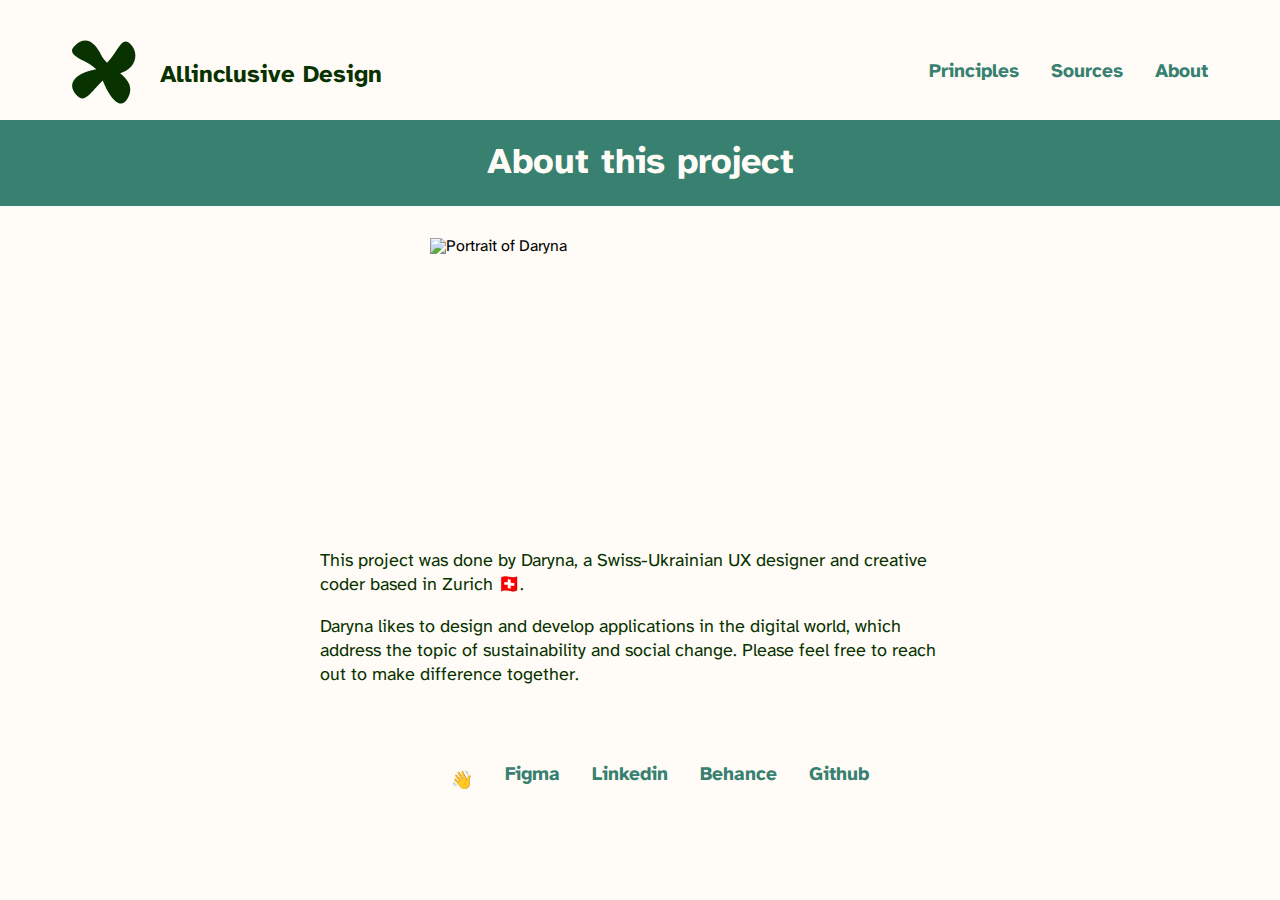
==== about.html @ 5204253a "first commit" ====
<!DOCTYPE html>
<html lang="en">

<head>
  <meta charset="UTF-8">
  <meta name="viewport" content="width=device-width, initial-scale=1.0">
  <link rel="shortcut icon" href="svg/logo.svg">
  <title>About</title>
  <link rel="stylesheet" href="style.css">
  <link rel="stylesheet"
    href="https://fonts.googleapis.com/css2?family=Material+Symbols+Outlined:opsz,wght,FILL,GRAD@20..48,100..700,0..1,-50..200" />
</head>

<body>
<header>
    <div id="logoArea">
        <img src="svg/logo.svg" id="logo" alt="logo with organic shaped cross">
        <p class="title"> Allinclusive Design</p>
      </div>
      <ul id="navigation">
        <li><a href="index.html#secOne">Principles</a></li>
        <li><a href="sources.html">Sources</a></li>
        <li><a href="about.html">About</a></li>
      </ul>
      <a class="material-symbols-outlined" id="hamburger"> menu</a>
</header>
<nav id="menu">
    <a class="material-symbols-outlined" id="close">cancel</a>
    <ul>
      <li><a href="index.html">Principles</a></li>
      <li><a href="sources.html">Sources</a></li>
      <li><a href="about.html">About</a></li>
    </ul>
  </nav>
<main>
  <div class="intro">
    <h1>About this project</h1>
  </div>
    <img src="img/portrait.jpg" id="portrait" alt="Portrait of Daryna">
    <div class="paragraph">
      <p>This project was done by Daryna, a Swiss-Ukrainian UX designer and creative coder based in Zurich 🇨🇭. </p>
      <p>Daryna likes to design and develop applications in the digital world, which address the topic of sustainability and social change. Please feel free to reach out to make difference together. </p>
    </div>
</main>
<footer>
    <ul>
        <li><a href="https://figma.com/@daryna">Figma</a></li>
        <li><a href="https://linkedin.com/in/darynaariamnova">Linkedin</a></li>
        <li><a href="https://www.behance.net/darynaariamnova">Behance</a></li>
        <li><a href="https://github.com/maomam">Github</a></li>
        <li>
          <p>👋</p>
        </li>
      </ul>
</footer>
</body>
</html>
---- style.css ----
@font-face {
    font-family: "Atkinson Hyperlegible";
    src:
        url('font/Atkinson-Hyperlegible-Bold-102.woff') format('woff');
    font-weight: bold;
    font-style: normal;
}

@font-face {
    font-family: "Atkinson Hyperlegible";
    src: url('font/Atkinson-Hyperlegible-Regular-102.woff') format('woff');
    font-weight: normal;
    font-style: normal;
}


body {
    display: grid;
    grid-template-rows: repeat(auto-fit, 1fr);
    grid-template-columns: 1fr;
    gap: 0px 8px;
    background-color: #FFFCF7;
    font-family: "Atkinson Hyperlegible", sans-serif;
    margin: 0;
}


.panel {
    height: 100vh;
    padding-left: 72px;
    padding-right: 72px;
    padding-top: 48px;
    padding-bottom: 80px;
    display: flex;
    flex-direction: column;
    justify-content: space-between;
    align-items: end;
    margin: 0;
}

.panelText{
display: inline-flex;
flex-direction: column;
align-items: center;
}


h1 {
    font-size: 36px;
    font-weight: bold;
    font-style: normal;
}

h2 {
    font-size: 28px;
    font-weight: bold;
    font-style: normal;
    color: #083200;
    margin-block-end: 0em;
}

.subtitle {
    font-size: 22px;
    font-weight: normal;
    font-style: normal;
    line-height: 28px;
    color: #294D22;
}

.sub {
    max-width: 72%;
}

p {
    font-size: 18px;
    font-weight: normal;
    font-style: normal;
    line-height: 24px;
    color: #083200;
    margin-block-end: 0.2em;
}


.intro {
    background-color: #38806F;
    color: #FFFCF7;
    display: flex;
    align-items: center;
    justify-content: center;
    margin-top: 16px;
    margin-bottom: 2rem;

}

.container {
    /* width: 90%;
    margin: 50px auto;*/
    padding: 72px;
    display: flex;
    align-items: center;
    justify-content: space-between;
}

.text {
    max-width: 65%;
    display: flex;
    align-items: center;
    justify-content: center;
}

.picture {
    width: 310px;
    height: 362px;
    border-radius: 12px;
    background: url(img/picture.png) no-repeat center / cover;
    margin-bottom: -250px;
}


.info {
    display: flex;
    align-items: center;
    justify-content: space-between;
    padding: 72px;
    margin-top: 4rem;
}

.introText {
    color: #FFFCF7;
    font-size: 18px;
    font-weight: normal;
    font-style: normal;
    line-height: 1.2;
    margin-bottom: 10px;
}

#illu {
    width: 240px;
    height: 240px;
    max-width: 20%;
}

.icon{
    width: 160px;
    height: 160px;
}

header {
    padding-left: 72px;
    padding-right: 72px;
    padding-top: 40px;
    display: inline-flex;
    justify-content: space-between;
    align-items: center;
}


#logo {
    width: 64px;
    height: 64px;
    margin-right: 24px;
}


#logoArea {
    display: inline-flex;
}

.title {
    font-size: 24px;
    font-weight: bold;
    color: #083200;
}

#hamburger {
    display: none;
  }

nav {
    display: none;
  }
  
nav.active {
      /* Ein- & überblenden */
      background: #FFFCF7;
      /* Seite füllen */
      position: fixed;
      right: 0em;
      top: 0em;
      height: 100vh;
      min-width: 40vw;
      max-width: 100vw;
      /* Layout */
      display: grid;
      grid-template-columns: 1fr;
      gap: 8rem;
      padding-right: 72px;
      padding-top: 3.8rem;
      padding-left: 4rem;
      align-content: start;
      justify-content: space-evenly;
      /* box-shadow: inset 0 -0.75em 1em 1em hsla(0, 0%, 100%, 0.4);*/
      border-radius: 12px;
  }

nav ul {
      display: inline-grid;
      grid-auto-flow: row;
      justify-items: start;
      grid-gap: 1rem;
      padding: 0;
      list-style: none;
  }
  
nav li {
      font-size: 1.75rem;
      font-weight: 600;
      margin-bottom: 1.5rem;
  }
  
#close{
  font-size: 200%;
  justify-self: end;
  cursor: pointer;
  }

  .moveActive{
    background-color: #38806F;
    color: #FFFCF7;
    border-radius: 24px;
  }

  .move{
  position: fixed;
  z-index: 6;
  bottom: 0px;
  left: 0;
  display: inline-flex;
  flex-direction: row;
  background-color: #FFFCF7;
  border-radius: 16px;
  padding-left: 12px;
  padding-right: 16px;
  padding-top: 24px;
  padding-bottom: 8px;
  }


  .moveItem{
  padding-left:12px; 
  padding-right:12px; 
  padding-top: 6px;
  padding-bottom: 6px;
  font-size: 18px;
  font-weight: normal;
  font-style: normal;
  line-height: 24px;
  margin-bottom: 8px;
  }

  #reveal {
    opacity: 0;
    -webkit-transform: scale(0.9);
         -moz-transform: scale(0.9);
            -ms-transform: scale(0.9);
             -o-transform: scale(0.9);
                    transform: scale(0.9);
    -webkit-transition: all 1s ease-in-out;
         -moz-transition: all 1s ease-in-out;
            -ms-transition: all 1s ease-in-out;
             -o-transition: all 1s ease-in-out;
                    transition: all 1s ease-in-out;
}
#reveal.visible {
    opacity: 1;
    -webkit-transform: none;
         -moz-transform: none;
            -ms-transform: none;
             -o-transform: none;
                    transform: none;
}

#reveal.foot {
    opacity: 1;
    bottom: 100px;
}


.one {
    background-color: #E9F9E5;
}

.two {
    background-color: #FAF0E1;
}

.three {
    background-color: #F5E5E1;
}

.four {
    background-color: #D8F0EA;
}

.five {
    background-color: #E5F0D8;
}

.six {
    background-color: #E1F0FA;
}

.seven {
    background-color: #F9FAE1;
}

ul {
    display: inline-grid;
    list-style-type: none;
    grid-auto-flow: column;
    grid-gap: 32px;
    align-items: center;
}

a {
    text-decoration: none;
    color: #38806F;
    font-size: 1.2rem;
    font-weight:bold;
}

a:hover {
    text-decoration: underline;
}

.button-rounded {
    padding-top: 0.75rem;
    border-radius: 9999px;
    background: #083200;
    padding-right: 1.375rem;
    padding-bottom: 0.75rem;
    padding-left: 1.375rem;
    transition-duration: .8s;
    transition-property: color, background-color, border-color, text-decoration-color, fill, stroke;
    transition-timing-function: cubic-bezier(.4, 0, .2, 1);
    vertical-align: middle;
    color: #FFFCF7;
    text-decoration: none;


}

.button-rounded:hover {
    text-decoration: none;
    background: #38806F;
}

.sourceSection{
display: flex;
flex-direction: column;
justify-content: space-between;
padding-left: 72px;
padding-right: 72px;
}

.source{
display: flex;
flex-direction: row;
justify-content: start;
align-items: baseline;
gap: 16px;
}

@keyframes wave-animation {

    0%,
    100% {
        transform: rotate(0deg);
    }

    25% {
        transform: rotate(20deg);
    }

    75% {
        transform: rotate(-15deg);
    }
}

footer {
    z-index: 10;
    display: inline-flex;
    line-height: 1.3;
    align-self: flex-end;
    justify-content: center;
    padding-left: 72px;
    padding-right: 72px;
    padding-bottom: 1rem;
    padding-top: 1rem;
    background-color: #FFFCF7;
}

footer li:last-child {
    grid-column: 1 / 2;
    grid-row: 1 / 2;
  }
  
  li:hover~li p {
    animation: wave-animation 0.3s infinite;
  }

  #portrait {
    width: 420px;
    height: 280px;
    margin: auto;
    display: block;
    margin-bottom: 2rem;
  }

  .paragraph {
    width: 50%;
    margin: auto;
    text-align: left;
    margin-bottom: 2rem;
  }


  @media only screen and (max-width: 1306px) {
    .picture {
    margin-bottom: -3vw;
    max-width: 35%;
}

.text{
max-width: 60%;
}



  }

@media only screen and (max-width: 768px) {
    #navigation {
        display: none;
    }

    #hamburger {
        display: block;
        font-size: 200%;
    }

    .container {
        flex-direction: column;
        margin: 0 20px;
        padding: 2rem;

    }

    .text {
        max-width: 100%;
        margin-bottom: 2rem;
    }

    .picture {
        width: 100%;
        max-width: 100%;
        margin-bottom: 0;
    }

    .info {
        align-items: center;
        flex-direction: column;
        padding: 2rem;
        margin: 0;
    }

    h1 {
        margin-block-end: 0em;
    }

    .sub {
        max-width: 100%;
    }


    #illu {
        width: 180px;
        height: 180px;
        max-width: 40%;
    }

    .icon{
        width: 120px;
        height: 120px;
    }

    footer {
        padding-left: 1rem;
        padding-right: 1rem;
    }

    footer ul {
        grid-auto-flow: column;
    }

    header {
        padding-left: 2rem;
        padding-right: 2rem;
    }

    .panel{
        height: auto;
        min-height: 100vh;
        padding-left: 2rem;
        padding-right: 2rem;
        align-items: center;
    }


    .button-rounded {
        padding-bottom: 0.75rem;
        margin-top: 2rem;
    }

    .move{
        flex-direction: row;
        gap: 8px;
        bottom: 0px;
    }
}
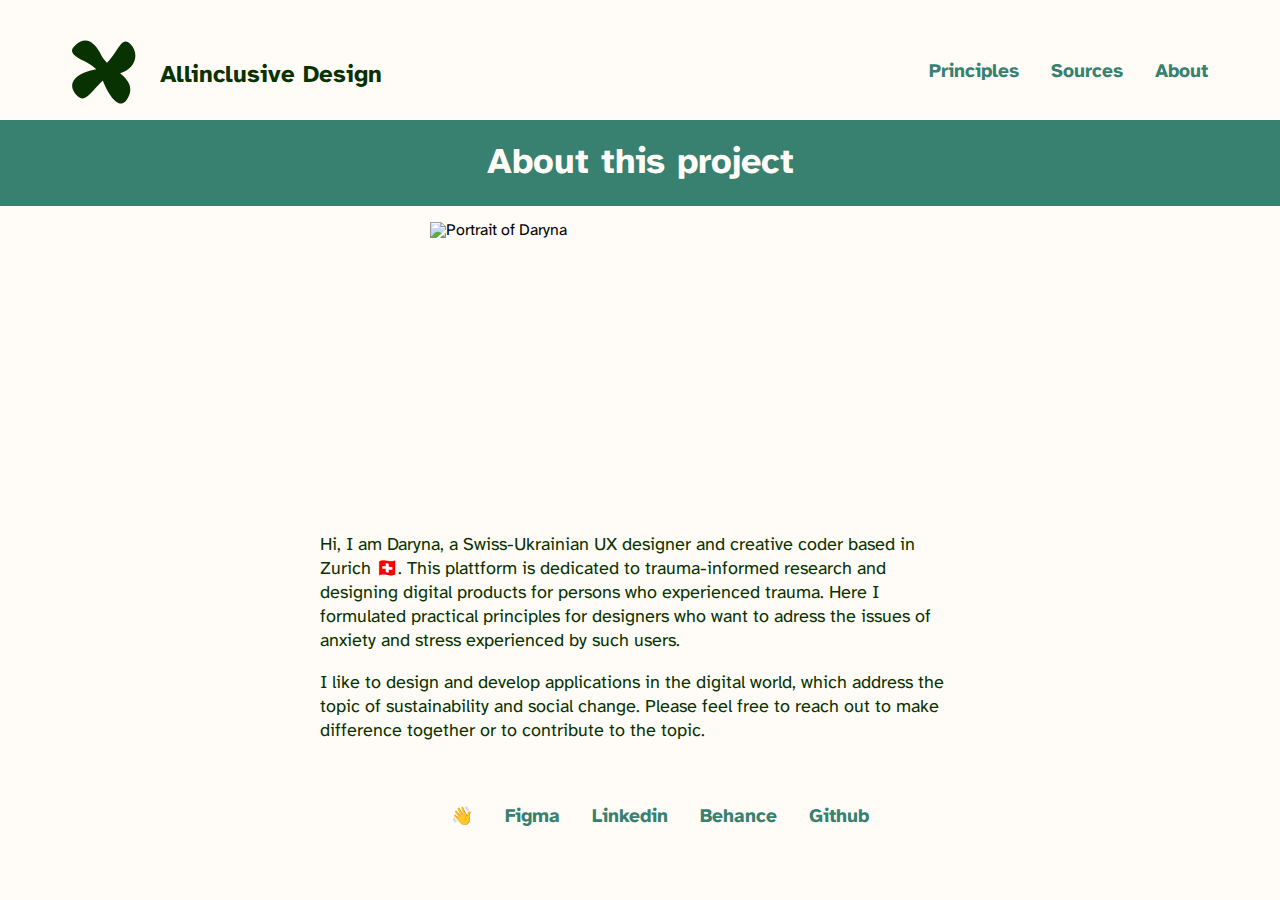
==== commit 2c58f135: "footer improvements and text" ====
--- a/about.html
+++ b/about.html
@@ -9,7 +9,7 @@
   <link rel="stylesheet" href="style.css">
   <link rel="stylesheet"
     href="https://fonts.googleapis.com/css2?family=Material+Symbols+Outlined:opsz,wght,FILL,GRAD@20..48,100..700,0..1,-50..200" />
-</head>
+  </head>
 
 <body>
 <header>
@@ -22,7 +22,7 @@
         <li><a href="sources.html">Sources</a></li>
         <li><a href="about.html">About</a></li>
       </ul>
-      <a class="material-symbols-outlined" id="hamburger"> menu</a>
+      <a class="material-symbols-outlined" id="hamburger">menu</a>
 </header>
 <nav id="menu">
     <a class="material-symbols-outlined" id="close">cancel</a>
@@ -38,8 +38,8 @@
   </div>
     <img src="img/portrait.jpg" id="portrait" alt="Portrait of Daryna">
     <div class="paragraph">
-      <p>This project was done by Daryna, a Swiss-Ukrainian UX designer and creative coder based in Zurich 🇨🇭. </p>
-      <p>Daryna likes to design and develop applications in the digital world, which address the topic of sustainability and social change. Please feel free to reach out to make difference together. </p>
+      <p>Hi, I am Daryna, a Swiss-Ukrainian UX designer and creative coder based in Zurich 🇨🇭. This plattform is dedicated to trauma-informed research and designing digital products for persons who experienced trauma. Here I formulated  practical principles for designers who want to adress the issues of anxiety and stress experienced by such users. </p>
+      <p>I like to design and develop applications in the digital world, which address the topic of sustainability and social change. Please feel free to reach out to make difference together or to contribute to the topic. </p>
     </div>
 </main>
 <footer>
@@ -49,9 +49,11 @@
         <li><a href="https://www.behance.net/darynaariamnova">Behance</a></li>
         <li><a href="https://github.com/maomam">Github</a></li>
         <li>
-          <p>👋</p>
+          <p id="hand">👋</p>
         </li>
       </ul>
 </footer>
+<script src="https://code.jquery.com/jquery-3.6.4.min.js"></script>
+<script src="script.js"></script>
 </body>
 </html>--- a/style.css
+++ b/style.css
@@ -88,8 +88,7 @@
     align-items: center;
     justify-content: center;
     margin-top: 16px;
-    margin-bottom: 2rem;
-
+    margin-bottom: 16px;
 }
 
 .container {
@@ -194,7 +193,7 @@
       display: grid;
       grid-template-columns: 1fr;
       gap: 8rem;
-      padding-right: 72px;
+      padding-right: 2rem;
       padding-top: 3.8rem;
       padding-left: 4rem;
       align-content: start;
@@ -390,8 +389,8 @@
 footer {
     z-index: 10;
     display: inline-flex;
-    line-height: 1.3;
-    align-self: flex-end;
+    line-height: 18px;
+    align-self: center;
     justify-content: center;
     padding-left: 72px;
     padding-right: 72px;
@@ -400,6 +399,14 @@
     background-color: #FFFCF7;
 }
 
+#hand{
+margin-block-end: 0;
+line-height: 18px;
+margin-top: 0;
+
+
+}
+
 footer li:last-child {
     grid-column: 1 / 2;
     grid-row: 1 / 2;
@@ -474,9 +481,6 @@
         margin: 0;
     }
 
-    h1 {
-        margin-block-end: 0em;
-    }
 
     .sub {
         max-width: 100%;
@@ -490,17 +494,18 @@
     }
 
     .icon{
-        width: 120px;
-        height: 120px;
+        width: 100px;
+        height: 100px;
     }
 
     footer {
-        padding-left: 1rem;
-        padding-right: 1rem;
+        padding-left: 2rem;
+        padding-right: 2rem;
     }
 
     footer ul {
         grid-auto-flow: column;
+        padding-inline-start: 0px;
     }
 
     header {
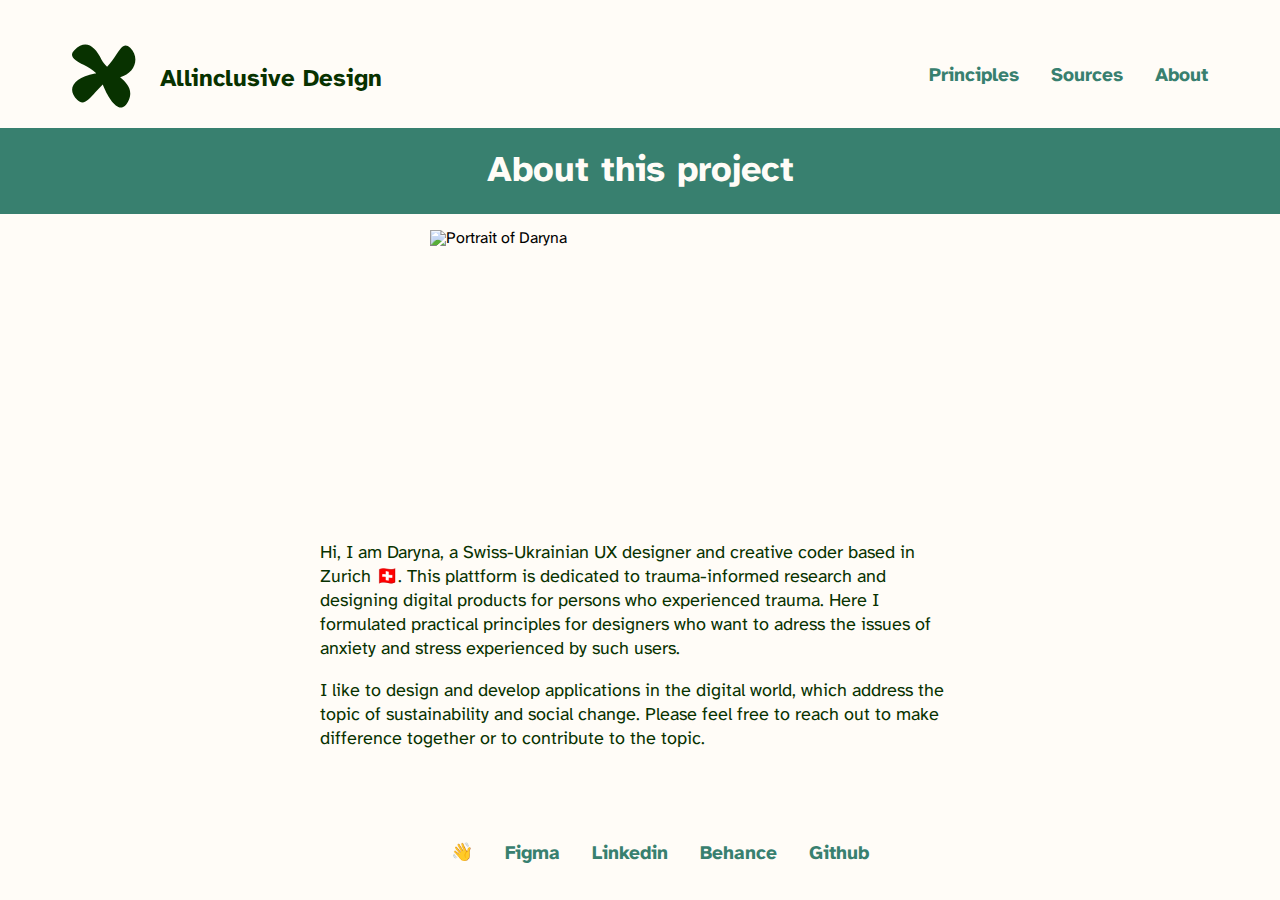
==== commit b4bb4b2c: "improvements small" ====
--- a/about.html
+++ b/about.html
@@ -11,7 +11,7 @@
     href="https://fonts.googleapis.com/css2?family=Material+Symbols+Outlined:opsz,wght,FILL,GRAD@20..48,100..700,0..1,-50..200" />
   </head>
 
-<body>
+<body id="about">
 <header>
     <div id="logoArea">
         <img src="svg/logo.svg" id="logo" alt="logo with organic shaped cross">
@@ -54,6 +54,8 @@
       </ul>
 </footer>
 <script src="https://code.jquery.com/jquery-3.6.4.min.js"></script>
+<script src="//cdnjs.cloudflare.com/ajax/libs/ScrollMagic/2.0.7/ScrollMagic.min.js"></script>
+<script src="//cdnjs.cloudflare.com/ajax/libs/ScrollMagic/2.0.7/plugins/debug.addIndicators.min.js"></script>
 <script src="script.js"></script>
 </body>
 </html>--- a/style.css
+++ b/style.css
@@ -16,12 +16,16 @@
 
 body {
     display: grid;
-    grid-template-rows: repeat(auto-fit, 1fr);
+    /*grid-template-rows: repeat(auto-fit, 1fr);*/
     grid-template-columns: 1fr;
-    gap: 0px 8px;
+    gap: 0px 0px;
     background-color: #FFFCF7;
     font-family: "Atkinson Hyperlegible", sans-serif;
     margin: 0;
+}
+
+#about {
+min-height: 100vh;
 }
 
 
@@ -89,6 +93,11 @@
     justify-content: center;
     margin-top: 16px;
     margin-bottom: 16px;
+}
+
+#special {
+    margin-bottom: 0;
+
 }
 
 .container {
@@ -345,8 +354,6 @@
     vertical-align: middle;
     color: #FFFCF7;
     text-decoration: none;
-
-
 }
 
 .button-rounded:hover {
@@ -360,6 +367,8 @@
 justify-content: space-between;
 padding-left: 72px;
 padding-right: 72px;
+padding-top: 24px;
+padding-bottom: 32px;
 }
 
 .source{
@@ -397,6 +406,7 @@
     padding-bottom: 1rem;
     padding-top: 1rem;
     background-color: #FFFCF7;
+    margin-top: 1rem;
 }
 
 #hand{
@@ -521,6 +531,17 @@
         align-items: center;
     }
 
+    .sourceSection{
+        padding-left: 2rem;
+        padding-right: 2rem;
+
+    }
+
+    .paragraph {
+        width: 100vw;
+        max-width:  420px;
+    }
+
 
     .button-rounded {
         padding-bottom: 0.75rem;
